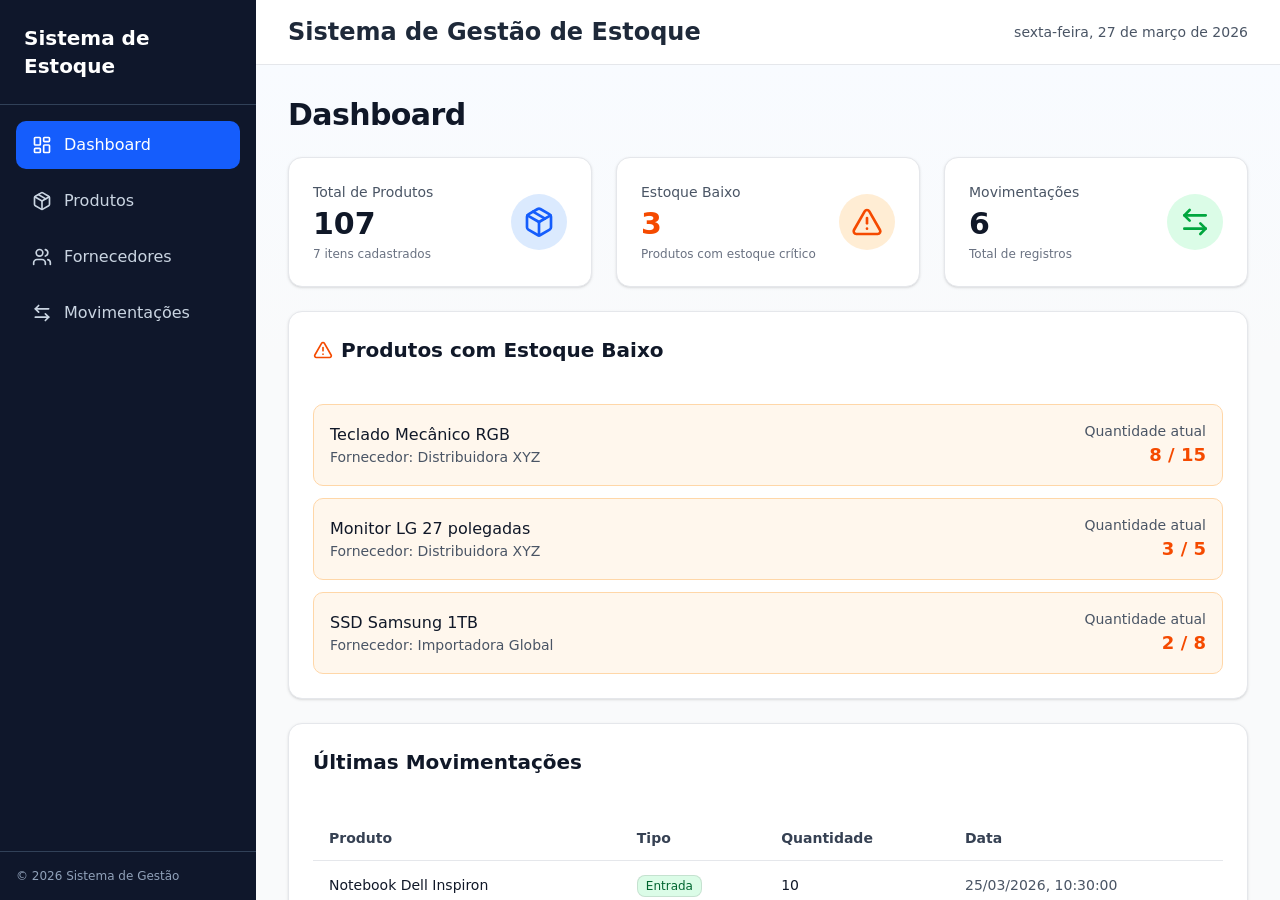
==== frontend/index.html @ 591db01e "feat(frontend): estruturar app HTML/CSS/JS e organizar estilos por tela (dashboard, produtos, fornec" ====
﻿<!doctype html>
<html lang="pt-BR">
  <head>
    <meta charset="UTF-8" />
    <meta name="viewport" content="width=device-width, initial-scale=1.0" />
    <title>Sistema de Gestão de Estoque</title>
    <link rel="stylesheet" href="./src/css/global.css" />
    <link rel="stylesheet" href="./src/css/variables.css" />
    <link rel="stylesheet" href="./src/css/dashboard.css" />
  </head>
  <body data-page="dashboard">
    <div class="flex h-screen bg-gray-50">
      <aside class="w-64 bg-slate-900 text-white flex flex-col">
        <div class="p-6 border-b border-slate-700">
          <h1 class="text-xl font-semibold">Sistema de Estoque</h1>
        </div>

        <nav class="flex-1 p-4">
          <ul class="space-y-2">
            <li>
              <a href="./src/pages/dashboard.html" class="flex items-center gap-3 px-4 py-3 rounded-lg transition-colors bg-blue-600 text-white">
                <svg class="lucide size-5" viewBox="0 0 24 24" aria-hidden="true">
                  <rect width="7" height="9" x="3" y="3" rx="1"></rect>
                  <rect width="7" height="5" x="14" y="3" rx="1"></rect>
                  <rect width="7" height="9" x="14" y="12" rx="1"></rect>
                  <rect width="7" height="5" x="3" y="16" rx="1"></rect>
                </svg>
                <span>Dashboard</span>
              </a>
            </li>
            <li>
              <a href="./src/pages/produtos.html" class="flex items-center gap-3 px-4 py-3 rounded-lg transition-colors text-slate-300 hover:bg-slate-800 hover:text-white">
                <svg class="lucide size-5" viewBox="0 0 24 24" aria-hidden="true">
                  <path d="M11 21.73a2 2 0 0 0 2 0l7-4A2 2 0 0 0 21 16V8a2 2 0 0 0-1-1.73l-7-4a2 2 0 0 0-2 0l-7 4A2 2 0 0 0 3 8v8a2 2 0 0 0 1 1.73z"></path>
                  <path d="M12 22V12"></path>
                  <polyline points="3.29 7 12 12 20.71 7"></polyline>
                  <path d="m7.5 4.27 9 5.15"></path>
                </svg>
                <span>Produtos</span>
              </a>
            </li>
            <li>
              <a href="./src/pages/fornecedores.html" class="flex items-center gap-3 px-4 py-3 rounded-lg transition-colors text-slate-300 hover:bg-slate-800 hover:text-white">
                <svg class="lucide size-5" viewBox="0 0 24 24" aria-hidden="true">
                  <path d="M16 21v-2a4 4 0 0 0-4-4H6a4 4 0 0 0-4 4v2"></path>
                  <circle cx="9" cy="7" r="4"></circle>
                  <path d="M22 21v-2a4 4 0 0 0-3-3.87"></path>
                  <path d="M16 3.13a4 4 0 0 1 0 7.75"></path>
                </svg>
                <span>Fornecedores</span>
              </a>
            </li>
            <li>
              <a href="./src/pages/movimentacoes.html" class="flex items-center gap-3 px-4 py-3 rounded-lg transition-colors text-slate-300 hover:bg-slate-800 hover:text-white">
                <svg class="lucide size-5" viewBox="0 0 24 24" aria-hidden="true">
                  <path d="M8 3 4 7l4 4"></path>
                  <path d="M4 7h16"></path>
                  <path d="m16 21 4-4-4-4"></path>
                  <path d="M20 17H4"></path>
                </svg>
                <span>Movimentações</span>
              </a>
            </li>
          </ul>
        </nav>

        <div class="p-4 border-t border-slate-700">
          <div class="text-xs text-slate-400">
            <p>© 2026 Sistema de Gestão</p>
          </div>
        </div>
      </aside>

      <div class="flex-1 flex flex-col overflow-hidden">
        <header class="bg-white border-b border-gray-200 px-8 py-4">
          <div class="flex items-center justify-between">
            <h2 class="text-2xl font-semibold text-gray-800">Sistema de Gestão de Estoque</h2>
            <div class="flex items-center gap-4">
              <span class="text-sm text-gray-600">sexta-feira, 27 de março de 2026</span>
            </div>
          </div>
        </header>

        <main class="flex-1 overflow-y-auto p-8">
          <div class="space-y-6">
            <h1 class="text-3xl font-semibold text-gray-900">Dashboard</h1>

            <div class="grid grid-cols-1 md:grid-cols-3 gap-6">
              <div class="bg-card text-card-foreground flex flex-col gap-6 rounded-xl border p-6 bg-white border-gray-200 shadow-sm hover:shadow-md transition-shadow">
                <div class="flex items-center justify-between">
                  <div>
                    <p class="text-sm text-gray-600 mb-1">Total de Produtos</p>
                    <p class="text-3xl font-bold text-gray-900">107</p>
                    <p class="text-xs text-gray-500 mt-1">7 itens cadastrados</p>
                  </div>
                  <div class="bg-blue-100 p-3 rounded-full">
                    <svg class="lucide size-8 text-blue-600" viewBox="0 0 24 24" aria-hidden="true">
                      <path d="M11 21.73a2 2 0 0 0 2 0l7-4A2 2 0 0 0 21 16V8a2 2 0 0 0-1-1.73l-7-4a2 2 0 0 0-2 0l-7 4A2 2 0 0 0 3 8v8a2 2 0 0 0 1 1.73z"></path>
                      <path d="M12 22V12"></path>
                      <polyline points="3.29 7 12 12 20.71 7"></polyline>
                      <path d="m7.5 4.27 9 5.15"></path>
                    </svg>
                  </div>
                </div>
              </div>

              <div class="bg-card text-card-foreground flex flex-col gap-6 rounded-xl border p-6 bg-white border-gray-200 shadow-sm hover:shadow-md transition-shadow">
                <div class="flex items-center justify-between">
                  <div>
                    <p class="text-sm text-gray-600 mb-1">Estoque Baixo</p>
                    <p class="text-3xl font-bold text-orange-600">3</p>
                    <p class="text-xs text-gray-500 mt-1">Produtos com estoque crítico</p>
                  </div>
                  <div class="bg-orange-100 p-3 rounded-full">
                    <svg class="lucide size-8 text-orange-600" viewBox="0 0 24 24" aria-hidden="true">
                      <path d="m21.73 18-8-14a2 2 0 0 0-3.48 0l-8 14A2 2 0 0 0 4 21h16a2 2 0 0 0 1.73-3"></path>
                      <path d="M12 9v4"></path>
                      <path d="M12 17h.01"></path>
                    </svg>
                  </div>
                </div>
              </div>

              <div class="bg-card text-card-foreground flex flex-col gap-6 rounded-xl border p-6 bg-white border-gray-200 shadow-sm hover:shadow-md transition-shadow">
                <div class="flex items-center justify-between">
                  <div>
                    <p class="text-sm text-gray-600 mb-1">Movimentações</p>
                    <p class="text-3xl font-bold text-gray-900">6</p>
                    <p class="text-xs text-gray-500 mt-1">Total de registros</p>
                  </div>
                  <div class="bg-green-100 p-3 rounded-full">
                    <svg class="lucide size-8 text-green-600" viewBox="0 0 24 24" aria-hidden="true">
                      <path d="M8 3 4 7l4 4"></path>
                      <path d="M4 7h16"></path>
                      <path d="m16 21 4-4-4-4"></path>
                      <path d="M20 17H4"></path>
                    </svg>
                  </div>
                </div>
              </div>
            </div>

            <div class="bg-card text-card-foreground flex flex-col gap-6 rounded-xl border p-6 bg-white border-gray-200 shadow-sm">
              <h2 class="text-xl font-semibold text-gray-900 mb-4 flex items-center gap-2">
                <svg class="lucide size-5 text-orange-600" viewBox="0 0 24 24" aria-hidden="true">
                  <path d="m21.73 18-8-14a2 2 0 0 0-3.48 0l-8 14A2 2 0 0 0 4 21h16a2 2 0 0 0 1.73-3"></path>
                  <path d="M12 9v4"></path>
                  <path d="M12 17h.01"></path>
                </svg>
                Produtos com Estoque Baixo
              </h2>

              <div class="space-y-3">
                <div class="flex items-center justify-between p-4 bg-orange-50 border border-orange-200 rounded-lg">
                  <div class="flex-1">
                    <p class="font-medium text-gray-900">Teclado Mecânico RGB</p>
                    <p class="text-sm text-gray-600">Fornecedor: Distribuidora XYZ</p>
                  </div>
                  <div class="text-right">
                    <p class="text-sm text-gray-600">Quantidade atual</p>
                    <p class="text-lg font-bold text-orange-600">8 / 15</p>
                  </div>
                </div>

                <div class="flex items-center justify-between p-4 bg-orange-50 border border-orange-200 rounded-lg">
                  <div class="flex-1">
                    <p class="font-medium text-gray-900">Monitor LG 27 polegadas</p>
                    <p class="text-sm text-gray-600">Fornecedor: Distribuidora XYZ</p>
                  </div>
                  <div class="text-right">
                    <p class="text-sm text-gray-600">Quantidade atual</p>
                    <p class="text-lg font-bold text-orange-600">3 / 5</p>
                  </div>
                </div>

                <div class="flex items-center justify-between p-4 bg-orange-50 border border-orange-200 rounded-lg">
                  <div class="flex-1">
                    <p class="font-medium text-gray-900">SSD Samsung 1TB</p>
                    <p class="text-sm text-gray-600">Fornecedor: Importadora Global</p>
                  </div>
                  <div class="text-right">
                    <p class="text-sm text-gray-600">Quantidade atual</p>
                    <p class="text-lg font-bold text-orange-600">2 / 8</p>
                  </div>
                </div>
              </div>
            </div>

            <div class="bg-card text-card-foreground flex flex-col gap-6 rounded-xl border p-6 bg-white border-gray-200 shadow-sm">
              <h2 class="text-xl font-semibold text-gray-900 mb-4">Últimas Movimentações</h2>
              <div class="overflow-x-auto">
                <table class="w-full">
                  <thead>
                    <tr class="border-b border-gray-200">
                      <th class="text-left py-3 px-4 text-sm font-semibold text-gray-700">Produto</th>
                      <th class="text-left py-3 px-4 text-sm font-semibold text-gray-700">Tipo</th>
                      <th class="text-left py-3 px-4 text-sm font-semibold text-gray-700">Quantidade</th>
                      <th class="text-left py-3 px-4 text-sm font-semibold text-gray-700">Data</th>
                    </tr>
                  </thead>
                  <tbody>
                    <tr class="border-b border-gray-100 hover:bg-gray-50 transition-colors">
                      <td class="py-3 px-4 text-sm text-gray-900">Notebook Dell Inspiron</td>
                      <td class="py-3 px-4">
                        <span class="inline-flex items-center justify-center rounded-md border px-2 py-0.5 text-xs font-medium w-fit whitespace-nowrap shrink-0 gap-1 transition-[color,box-shadow] overflow-hidden bg-green-100 text-green-800 hover:bg-green-100">Entrada</span>
                      </td>
                      <td class="py-3 px-4 text-sm text-gray-900">10</td>
                      <td class="py-3 px-4 text-sm text-gray-600">25/03/2026, 10:30:00</td>
                    </tr>
                    <tr class="border-b border-gray-100 hover:bg-gray-50 transition-colors">
                      <td class="py-3 px-4 text-sm text-gray-900">Mouse Logitech MX</td>
                      <td class="py-3 px-4">
                        <span class="inline-flex items-center justify-center rounded-md border px-2 py-0.5 text-xs font-medium w-fit whitespace-nowrap shrink-0 gap-1 transition-[color,box-shadow] overflow-hidden bg-red-100 text-red-800 hover:bg-red-100">Saída</span>
                      </td>
                      <td class="py-3 px-4 text-sm text-gray-900">5</td>
                      <td class="py-3 px-4 text-sm text-gray-600">25/03/2026, 14:20:00</td>
                    </tr>
                    <tr class="border-b border-gray-100 hover:bg-gray-50 transition-colors">
                      <td class="py-3 px-4 text-sm text-gray-900">Teclado Mecânico RGB</td>
                      <td class="py-3 px-4">
                        <span class="inline-flex items-center justify-center rounded-md border px-2 py-0.5 text-xs font-medium w-fit whitespace-nowrap shrink-0 gap-1 transition-[color,box-shadow] overflow-hidden bg-green-100 text-green-800 hover:bg-green-100">Entrada</span>
                      </td>
                      <td class="py-3 px-4 text-sm text-gray-900">20</td>
                      <td class="py-3 px-4 text-sm text-gray-600">26/03/2026, 09:15:00</td>
                    </tr>
                    <tr class="border-b border-gray-100 hover:bg-gray-50 transition-colors">
                      <td class="py-3 px-4 text-sm text-gray-900">Monitor LG 27 polegadas</td>
                      <td class="py-3 px-4">
                        <span class="inline-flex items-center justify-center rounded-md border px-2 py-0.5 text-xs font-medium w-fit whitespace-nowrap shrink-0 gap-1 transition-[color,box-shadow] overflow-hidden bg-red-100 text-red-800 hover:bg-red-100">Saída</span>
                      </td>
                      <td class="py-3 px-4 text-sm text-gray-900">2</td>
                      <td class="py-3 px-4 text-sm text-gray-600">26/03/2026, 11:45:00</td>
                    </tr>
                    <tr class="border-b border-gray-100 hover:bg-gray-50 transition-colors">
                      <td class="py-3 px-4 text-sm text-gray-900">Webcam Logitech C920</td>
                      <td class="py-3 px-4">
                        <span class="inline-flex items-center justify-center rounded-md border px-2 py-0.5 text-xs font-medium w-fit whitespace-nowrap shrink-0 gap-1 transition-[color,box-shadow] overflow-hidden bg-green-100 text-green-800 hover:bg-green-100">Entrada</span>
                      </td>
                      <td class="py-3 px-4 text-sm text-gray-900">15</td>
                      <td class="py-3 px-4 text-sm text-gray-600">26/03/2026, 15:30:00</td>
                    </tr>
                  </tbody>
                </table>
              </div>
            </div>
          </div>
        </main>
      </div>
    </div>
  </body>
</html>
---- frontend/src/css/variables.css ----
﻿html,
body {
  height: 100%;
}

body {
  margin: 0;
}

.lucide {
  fill: none;
  stroke: currentColor;
  stroke-width: 2;
  stroke-linecap: round;
  stroke-linejoin: round;
}
---- frontend/src/css/dashboard.css ----
/* Estilos exclusivos da tela Dashboard */

body[data-page="dashboard"] main {
  background: linear-gradient(180deg, #f8fbff 0%, #f9fafb 35%, #f9fafb 100%);
}

body[data-page="dashboard"] main h1 {
  letter-spacing: -0.02em;
}

body[data-page="dashboard"] main > .space-y-6 > .grid > div {
  border: 1px solid #e5e7eb;
  transition: transform 0.2s ease, box-shadow 0.2s ease;
}

body[data-page="dashboard"] main > .space-y-6 > .grid > div:hover {
  transform: translateY(-2px);
  box-shadow: 0 14px 30px -20px rgba(15, 23, 42, 0.5);
}

body[data-page="dashboard"] table tbody tr {
  transition: transform 0.15s ease;
}

body[data-page="dashboard"] table tbody tr:hover {
  transform: translateX(2px);
}

@media (max-width: 768px) {
  body[data-page="dashboard"] main {
    padding: 1rem;
  }
}
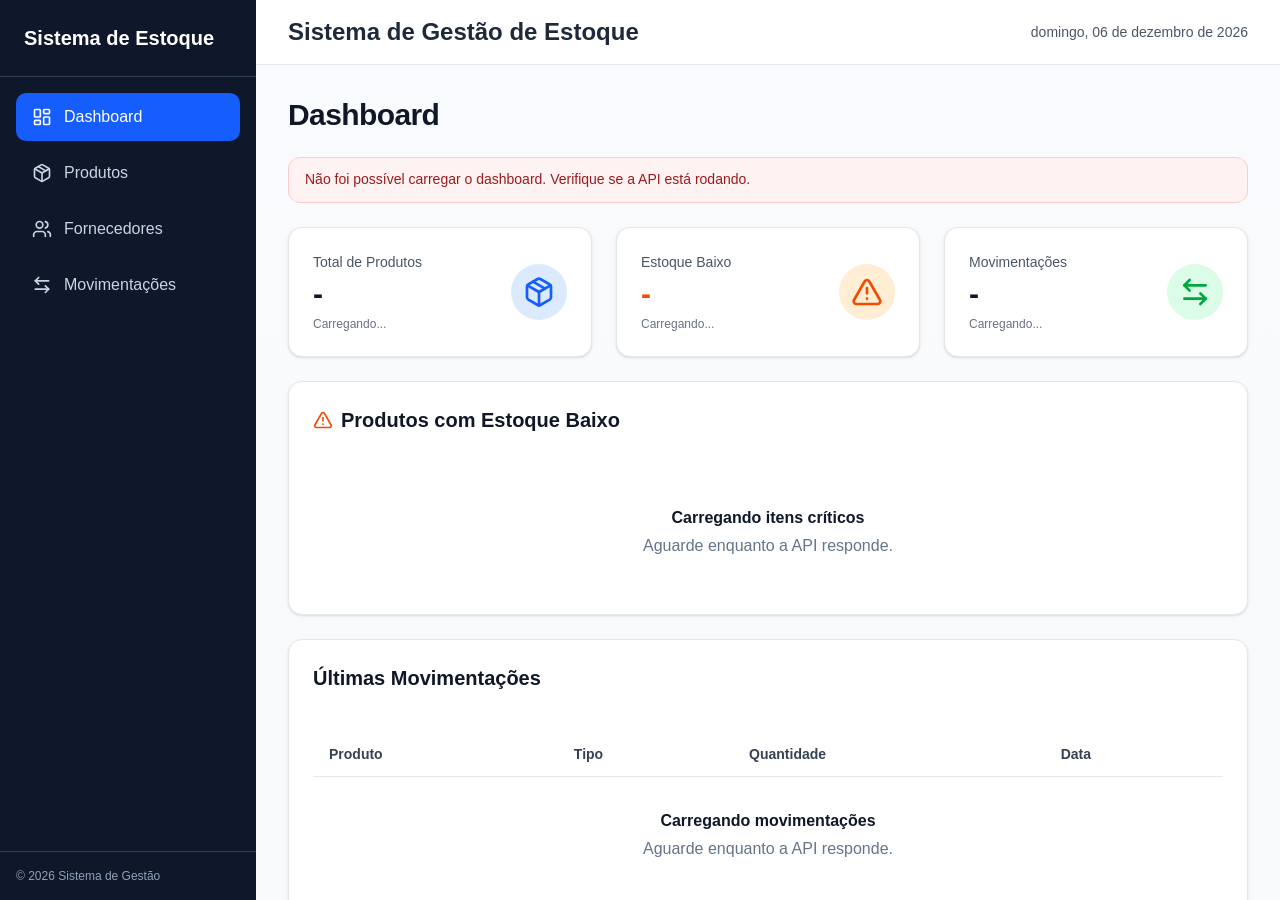
==== commit e0dec7d8: "Integrei o front com a API e adicionei testes automatizados" ====
--- a/frontend/index.html
+++ b/frontend/index.html
@@ -1,4 +1,4 @@
-﻿<!doctype html>
+<!doctype html>
 <html lang="pt-BR">
   <head>
     <meta charset="UTF-8" />
@@ -7,6 +7,7 @@
     <link rel="stylesheet" href="./src/css/global.css" />
     <link rel="stylesheet" href="./src/css/variables.css" />
     <link rel="stylesheet" href="./src/css/dashboard.css" />
+    <link rel="stylesheet" href="./src/css/app.css" />
   </head>
   <body data-page="dashboard">
     <div class="flex h-screen bg-gray-50">
@@ -76,7 +77,7 @@
           <div class="flex items-center justify-between">
             <h2 class="text-2xl font-semibold text-gray-800">Sistema de Gestão de Estoque</h2>
             <div class="flex items-center gap-4">
-              <span class="text-sm text-gray-600">sexta-feira, 27 de março de 2026</span>
+              <span class="text-sm text-gray-600" data-current-date>Carregando data...</span>
             </div>
           </div>
         </header>
@@ -84,14 +85,15 @@
         <main class="flex-1 overflow-y-auto p-8">
           <div class="space-y-6">
             <h1 class="text-3xl font-semibold text-gray-900">Dashboard</h1>
+            <div class="app-feedback" id="dashboard-feedback"></div>
 
             <div class="grid grid-cols-1 md:grid-cols-3 gap-6">
               <div class="bg-card text-card-foreground flex flex-col gap-6 rounded-xl border p-6 bg-white border-gray-200 shadow-sm hover:shadow-md transition-shadow">
                 <div class="flex items-center justify-between">
                   <div>
                     <p class="text-sm text-gray-600 mb-1">Total de Produtos</p>
-                    <p class="text-3xl font-bold text-gray-900">107</p>
-                    <p class="text-xs text-gray-500 mt-1">7 itens cadastrados</p>
+                    <p class="text-3xl font-bold text-gray-900" id="dashboard-total-products">-</p>
+                    <p class="text-xs text-gray-500 mt-1" id="dashboard-total-products-meta">Carregando...</p>
                   </div>
                   <div class="bg-blue-100 p-3 rounded-full">
                     <svg class="lucide size-8 text-blue-600" viewBox="0 0 24 24" aria-hidden="true">
@@ -108,8 +110,8 @@
                 <div class="flex items-center justify-between">
                   <div>
                     <p class="text-sm text-gray-600 mb-1">Estoque Baixo</p>
-                    <p class="text-3xl font-bold text-orange-600">3</p>
-                    <p class="text-xs text-gray-500 mt-1">Produtos com estoque crítico</p>
+                    <p class="text-3xl font-bold text-orange-600" id="dashboard-low-stock">-</p>
+                    <p class="text-xs text-gray-500 mt-1" id="dashboard-low-stock-meta">Carregando...</p>
                   </div>
                   <div class="bg-orange-100 p-3 rounded-full">
                     <svg class="lucide size-8 text-orange-600" viewBox="0 0 24 24" aria-hidden="true">
@@ -125,8 +127,8 @@
                 <div class="flex items-center justify-between">
                   <div>
                     <p class="text-sm text-gray-600 mb-1">Movimentações</p>
-                    <p class="text-3xl font-bold text-gray-900">6</p>
-                    <p class="text-xs text-gray-500 mt-1">Total de registros</p>
+                    <p class="text-3xl font-bold text-gray-900" id="dashboard-total-movements">-</p>
+                    <p class="text-xs text-gray-500 mt-1" id="dashboard-total-movements-meta">Carregando...</p>
                   </div>
                   <div class="bg-green-100 p-3 rounded-full">
                     <svg class="lucide size-8 text-green-600" viewBox="0 0 24 24" aria-hidden="true">
@@ -150,38 +152,10 @@
                 Produtos com Estoque Baixo
               </h2>
 
-              <div class="space-y-3">
-                <div class="flex items-center justify-between p-4 bg-orange-50 border border-orange-200 rounded-lg">
-                  <div class="flex-1">
-                    <p class="font-medium text-gray-900">Teclado Mecânico RGB</p>
-                    <p class="text-sm text-gray-600">Fornecedor: Distribuidora XYZ</p>
-                  </div>
-                  <div class="text-right">
-                    <p class="text-sm text-gray-600">Quantidade atual</p>
-                    <p class="text-lg font-bold text-orange-600">8 / 15</p>
-                  </div>
-                </div>
-
-                <div class="flex items-center justify-between p-4 bg-orange-50 border border-orange-200 rounded-lg">
-                  <div class="flex-1">
-                    <p class="font-medium text-gray-900">Monitor LG 27 polegadas</p>
-                    <p class="text-sm text-gray-600">Fornecedor: Distribuidora XYZ</p>
-                  </div>
-                  <div class="text-right">
-                    <p class="text-sm text-gray-600">Quantidade atual</p>
-                    <p class="text-lg font-bold text-orange-600">3 / 5</p>
-                  </div>
-                </div>
-
-                <div class="flex items-center justify-between p-4 bg-orange-50 border border-orange-200 rounded-lg">
-                  <div class="flex-1">
-                    <p class="font-medium text-gray-900">SSD Samsung 1TB</p>
-                    <p class="text-sm text-gray-600">Fornecedor: Importadora Global</p>
-                  </div>
-                  <div class="text-right">
-                    <p class="text-sm text-gray-600">Quantidade atual</p>
-                    <p class="text-lg font-bold text-orange-600">2 / 8</p>
-                  </div>
+              <div class="space-y-3" id="low-stock-list">
+                <div class="app-empty-state">
+                  <strong>Carregando itens críticos</strong>
+                  <span>Aguarde enquanto a API responde.</span>
                 </div>
               </div>
             </div>
@@ -198,46 +172,14 @@
                       <th class="text-left py-3 px-4 text-sm font-semibold text-gray-700">Data</th>
                     </tr>
                   </thead>
-                  <tbody>
-                    <tr class="border-b border-gray-100 hover:bg-gray-50 transition-colors">
-                      <td class="py-3 px-4 text-sm text-gray-900">Notebook Dell Inspiron</td>
-                      <td class="py-3 px-4">
-                        <span class="inline-flex items-center justify-center rounded-md border px-2 py-0.5 text-xs font-medium w-fit whitespace-nowrap shrink-0 gap-1 transition-[color,box-shadow] overflow-hidden bg-green-100 text-green-800 hover:bg-green-100">Entrada</span>
+                  <tbody id="recent-movements-body">
+                    <tr>
+                      <td colspan="4">
+                        <div class="app-empty-state">
+                          <strong>Carregando movimentações</strong>
+                          <span>Aguarde enquanto a API responde.</span>
+                        </div>
                       </td>
-                      <td class="py-3 px-4 text-sm text-gray-900">10</td>
-                      <td class="py-3 px-4 text-sm text-gray-600">25/03/2026, 10:30:00</td>
-                    </tr>
-                    <tr class="border-b border-gray-100 hover:bg-gray-50 transition-colors">
-                      <td class="py-3 px-4 text-sm text-gray-900">Mouse Logitech MX</td>
-                      <td class="py-3 px-4">
-                        <span class="inline-flex items-center justify-center rounded-md border px-2 py-0.5 text-xs font-medium w-fit whitespace-nowrap shrink-0 gap-1 transition-[color,box-shadow] overflow-hidden bg-red-100 text-red-800 hover:bg-red-100">Saída</span>
-                      </td>
-                      <td class="py-3 px-4 text-sm text-gray-900">5</td>
-                      <td class="py-3 px-4 text-sm text-gray-600">25/03/2026, 14:20:00</td>
-                    </tr>
-                    <tr class="border-b border-gray-100 hover:bg-gray-50 transition-colors">
-                      <td class="py-3 px-4 text-sm text-gray-900">Teclado Mecânico RGB</td>
-                      <td class="py-3 px-4">
-                        <span class="inline-flex items-center justify-center rounded-md border px-2 py-0.5 text-xs font-medium w-fit whitespace-nowrap shrink-0 gap-1 transition-[color,box-shadow] overflow-hidden bg-green-100 text-green-800 hover:bg-green-100">Entrada</span>
-                      </td>
-                      <td class="py-3 px-4 text-sm text-gray-900">20</td>
-                      <td class="py-3 px-4 text-sm text-gray-600">26/03/2026, 09:15:00</td>
-                    </tr>
-                    <tr class="border-b border-gray-100 hover:bg-gray-50 transition-colors">
-                      <td class="py-3 px-4 text-sm text-gray-900">Monitor LG 27 polegadas</td>
-                      <td class="py-3 px-4">
-                        <span class="inline-flex items-center justify-center rounded-md border px-2 py-0.5 text-xs font-medium w-fit whitespace-nowrap shrink-0 gap-1 transition-[color,box-shadow] overflow-hidden bg-red-100 text-red-800 hover:bg-red-100">Saída</span>
-                      </td>
-                      <td class="py-3 px-4 text-sm text-gray-900">2</td>
-                      <td class="py-3 px-4 text-sm text-gray-600">26/03/2026, 11:45:00</td>
-                    </tr>
-                    <tr class="border-b border-gray-100 hover:bg-gray-50 transition-colors">
-                      <td class="py-3 px-4 text-sm text-gray-900">Webcam Logitech C920</td>
-                      <td class="py-3 px-4">
-                        <span class="inline-flex items-center justify-center rounded-md border px-2 py-0.5 text-xs font-medium w-fit whitespace-nowrap shrink-0 gap-1 transition-[color,box-shadow] overflow-hidden bg-green-100 text-green-800 hover:bg-green-100">Entrada</span>
-                      </td>
-                      <td class="py-3 px-4 text-sm text-gray-900">15</td>
-                      <td class="py-3 px-4 text-sm text-gray-600">26/03/2026, 15:30:00</td>
                     </tr>
                   </tbody>
                 </table>
@@ -247,6 +189,7 @@
         </main>
       </div>
     </div>
+
+    <script type="module" src="./src/js/main.js"></script>
   </body>
 </html>
-
--- a/frontend/src/css/app.css
+++ b/frontend/src/css/app.css
@@ -0,0 +1,245 @@
+body {
+  font-family: "Segoe UI", Tahoma, Geneva, Verdana, sans-serif;
+}
+
+.app-feedback {
+  display: none;
+  border-radius: 0.75rem;
+  padding: 0.75rem 1rem;
+  font-size: 0.875rem;
+  line-height: 1.4;
+}
+
+.app-feedback.is-visible {
+  display: block;
+}
+
+.app-feedback.is-error {
+  background: #fef2f2;
+  border: 1px solid #fecaca;
+  color: #991b1b;
+}
+
+.app-feedback.is-success {
+  background: #ecfdf5;
+  border: 1px solid #bbf7d0;
+  color: #166534;
+}
+
+.app-empty-state {
+  padding: 2rem 1rem;
+  text-align: center;
+  color: #64748b;
+}
+
+.app-empty-state strong {
+  display: block;
+  margin-bottom: 0.25rem;
+  color: #0f172a;
+}
+
+.app-hidden {
+  display: none !important;
+}
+
+.app-select {
+  width: 100%;
+  min-width: 0;
+  height: 2.25rem;
+  border: 1px solid #d1d5db;
+  border-radius: 0.5rem;
+  background: #f3f4f6;
+  color: #111827;
+  padding: 0 0.875rem;
+  outline: none;
+  transition: border-color 0.15s ease, box-shadow 0.15s ease;
+}
+
+.app-input,
+.app-textarea {
+  width: 100%;
+  min-width: 0;
+  border: 1px solid #d1d5db;
+  border-radius: 0.5rem;
+  background: #fff;
+  color: #111827;
+  padding: 0.625rem 0.875rem;
+  outline: none;
+  transition: border-color 0.15s ease, box-shadow 0.15s ease;
+}
+
+.app-textarea {
+  min-height: 6rem;
+  resize: vertical;
+}
+
+.app-select:focus,
+.app-input:focus,
+.app-textarea:focus {
+  border-color: #2563eb;
+  box-shadow: 0 0 0 3px rgba(37, 99, 235, 0.15);
+}
+
+.app-modal-backdrop {
+  position: fixed;
+  inset: 0;
+  z-index: 1000;
+  display: flex;
+  align-items: center;
+  justify-content: center;
+  padding: 1.5rem;
+  background: rgba(15, 23, 42, 0.45);
+  backdrop-filter: blur(2px);
+}
+
+.app-modal-panel {
+  width: min(100%, 36rem);
+  max-height: calc(100vh - 3rem);
+  overflow-y: auto;
+  border: 1px solid #e5e7eb;
+  border-radius: 1rem;
+  background: #fff;
+  box-shadow: 0 24px 48px rgba(15, 23, 42, 0.18);
+}
+
+.app-modal-header {
+  display: flex;
+  align-items: center;
+  justify-content: space-between;
+  gap: 1rem;
+  padding: 1.25rem 1.5rem 0;
+}
+
+.app-modal-title {
+  font-size: 1.25rem;
+  font-weight: 600;
+  color: #111827;
+}
+
+.app-modal-close {
+  border: 1px solid #e5e7eb;
+  border-radius: 999px;
+  width: 2rem;
+  height: 2rem;
+  background: #fff;
+  color: #475569;
+  cursor: pointer;
+}
+
+.app-modal-body {
+  padding: 1rem 1.5rem 1.5rem;
+}
+
+.app-form-grid {
+  display: grid;
+  grid-template-columns: repeat(2, minmax(0, 1fr));
+  gap: 1rem;
+}
+
+.app-form-grid > .app-field.app-field-full {
+  grid-column: 1 / -1;
+}
+
+.app-field {
+  display: flex;
+  flex-direction: column;
+  gap: 0.5rem;
+}
+
+.app-field label {
+  color: #374151;
+  font-size: 0.875rem;
+}
+
+.app-modal-actions {
+  display: flex;
+  justify-content: flex-end;
+  gap: 0.75rem;
+  margin-top: 1.25rem;
+}
+
+.app-button-primary,
+.app-button-secondary {
+  height: 2.5rem;
+  padding: 0 1rem;
+  border-radius: 0.5rem;
+  font-size: 0.875rem;
+  font-weight: 600;
+  cursor: pointer;
+  transition: transform 0.15s ease, box-shadow 0.15s ease, background-color 0.15s ease;
+}
+
+.app-button-secondary {
+  border: 1px solid #d1d5db;
+  background: #fff;
+  color: #0f172a;
+}
+
+.app-button-primary:hover,
+.app-button-secondary:hover {
+  transform: translateY(-1px);
+}
+
+.app-toast-container {
+  position: fixed;
+  top: 1rem;
+  right: 1rem;
+  z-index: 1100;
+  display: flex;
+  flex-direction: column;
+  gap: 0.75rem;
+}
+
+.app-toast {
+  min-width: 16rem;
+  max-width: 22rem;
+  padding: 0.875rem 1rem;
+  border-radius: 0.875rem;
+  background: #0f172a;
+  color: #fff;
+  box-shadow: 0 14px 32px rgba(15, 23, 42, 0.28);
+}
+
+.app-toast.app-toast-error {
+  background: #991b1b;
+}
+
+.app-toast.app-toast-success {
+  background: #166534;
+}
+
+@media (max-width: 768px) {
+  .app-modal-backdrop {
+    padding: 1rem;
+    align-items: flex-end;
+  }
+
+  .app-modal-panel {
+    width: 100%;
+    max-height: 90vh;
+    border-radius: 1rem 1rem 0 0;
+  }
+
+  .app-form-grid {
+    grid-template-columns: 1fr;
+  }
+
+  .app-modal-actions {
+    flex-direction: column-reverse;
+  }
+
+  .app-button-primary,
+  .app-button-secondary {
+    width: 100%;
+  }
+
+  .app-toast-container {
+    left: 1rem;
+    right: 1rem;
+  }
+
+  .app-toast {
+    min-width: 0;
+    max-width: none;
+  }
+}
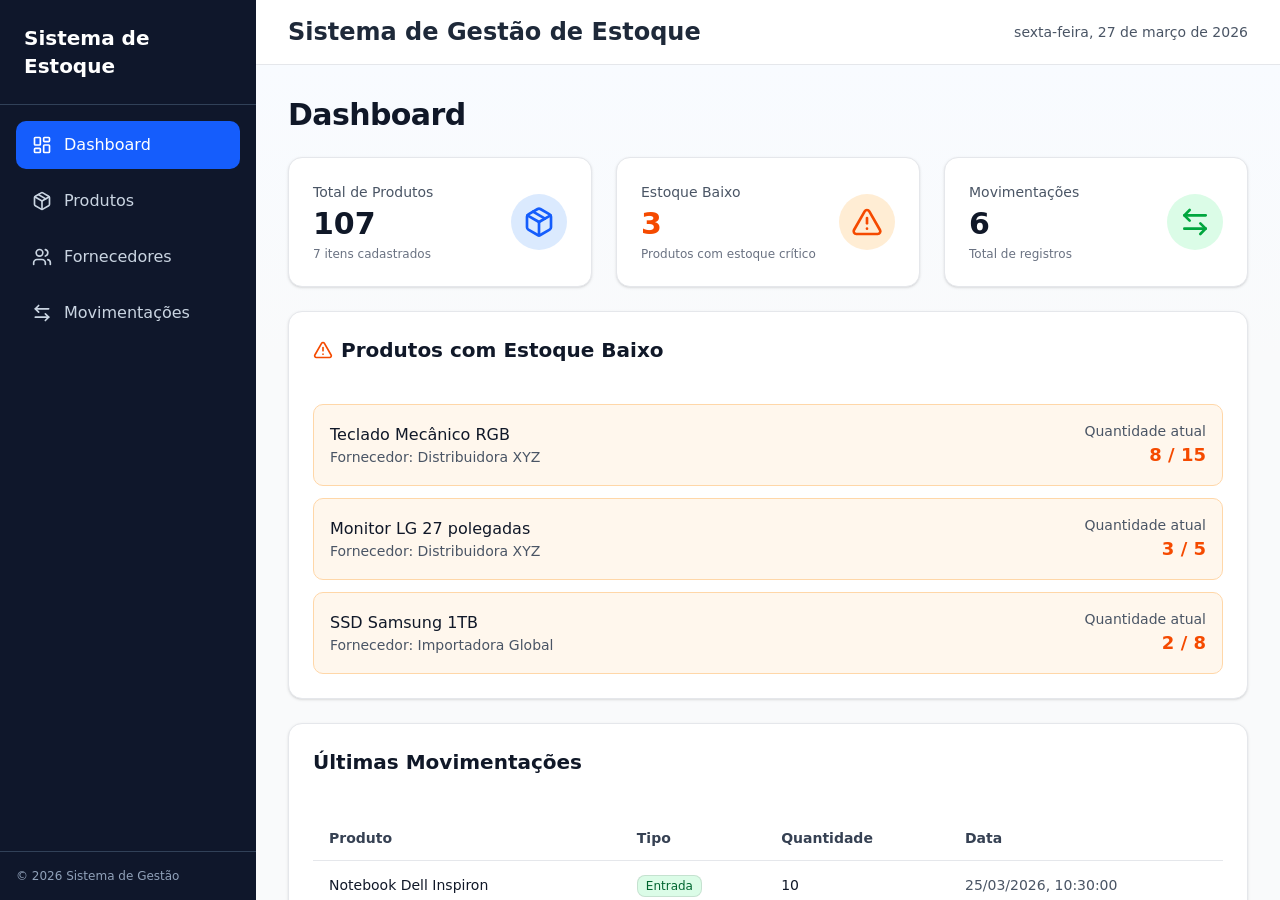
==== commit 1cce9cc1: "Remove pastas e arquivos antigos" ====
--- a/frontend/index.html
+++ b/frontend/index.html
@@ -1,4 +1,4 @@
-<!doctype html>
+﻿<!doctype html>
 <html lang="pt-BR">
   <head>
     <meta charset="UTF-8" />
@@ -7,7 +7,6 @@
     <link rel="stylesheet" href="./src/css/global.css" />
     <link rel="stylesheet" href="./src/css/variables.css" />
     <link rel="stylesheet" href="./src/css/dashboard.css" />
-    <link rel="stylesheet" href="./src/css/app.css" />
   </head>
   <body data-page="dashboard">
     <div class="flex h-screen bg-gray-50">
@@ -77,7 +76,7 @@
           <div class="flex items-center justify-between">
             <h2 class="text-2xl font-semibold text-gray-800">Sistema de Gestão de Estoque</h2>
             <div class="flex items-center gap-4">
-              <span class="text-sm text-gray-600" data-current-date>Carregando data...</span>
+              <span class="text-sm text-gray-600">sexta-feira, 27 de março de 2026</span>
             </div>
           </div>
         </header>
@@ -85,15 +84,14 @@
         <main class="flex-1 overflow-y-auto p-8">
           <div class="space-y-6">
             <h1 class="text-3xl font-semibold text-gray-900">Dashboard</h1>
-            <div class="app-feedback" id="dashboard-feedback"></div>
 
             <div class="grid grid-cols-1 md:grid-cols-3 gap-6">
               <div class="bg-card text-card-foreground flex flex-col gap-6 rounded-xl border p-6 bg-white border-gray-200 shadow-sm hover:shadow-md transition-shadow">
                 <div class="flex items-center justify-between">
                   <div>
                     <p class="text-sm text-gray-600 mb-1">Total de Produtos</p>
-                    <p class="text-3xl font-bold text-gray-900" id="dashboard-total-products">-</p>
-                    <p class="text-xs text-gray-500 mt-1" id="dashboard-total-products-meta">Carregando...</p>
+                    <p class="text-3xl font-bold text-gray-900">107</p>
+                    <p class="text-xs text-gray-500 mt-1">7 itens cadastrados</p>
                   </div>
                   <div class="bg-blue-100 p-3 rounded-full">
                     <svg class="lucide size-8 text-blue-600" viewBox="0 0 24 24" aria-hidden="true">
@@ -110,8 +108,8 @@
                 <div class="flex items-center justify-between">
                   <div>
                     <p class="text-sm text-gray-600 mb-1">Estoque Baixo</p>
-                    <p class="text-3xl font-bold text-orange-600" id="dashboard-low-stock">-</p>
-                    <p class="text-xs text-gray-500 mt-1" id="dashboard-low-stock-meta">Carregando...</p>
+                    <p class="text-3xl font-bold text-orange-600">3</p>
+                    <p class="text-xs text-gray-500 mt-1">Produtos com estoque crítico</p>
                   </div>
                   <div class="bg-orange-100 p-3 rounded-full">
                     <svg class="lucide size-8 text-orange-600" viewBox="0 0 24 24" aria-hidden="true">
@@ -127,8 +125,8 @@
                 <div class="flex items-center justify-between">
                   <div>
                     <p class="text-sm text-gray-600 mb-1">Movimentações</p>
-                    <p class="text-3xl font-bold text-gray-900" id="dashboard-total-movements">-</p>
-                    <p class="text-xs text-gray-500 mt-1" id="dashboard-total-movements-meta">Carregando...</p>
+                    <p class="text-3xl font-bold text-gray-900">6</p>
+                    <p class="text-xs text-gray-500 mt-1">Total de registros</p>
                   </div>
                   <div class="bg-green-100 p-3 rounded-full">
                     <svg class="lucide size-8 text-green-600" viewBox="0 0 24 24" aria-hidden="true">
@@ -152,10 +150,38 @@
                 Produtos com Estoque Baixo
               </h2>
 
-              <div class="space-y-3" id="low-stock-list">
-                <div class="app-empty-state">
-                  <strong>Carregando itens críticos</strong>
-                  <span>Aguarde enquanto a API responde.</span>
+              <div class="space-y-3">
+                <div class="flex items-center justify-between p-4 bg-orange-50 border border-orange-200 rounded-lg">
+                  <div class="flex-1">
+                    <p class="font-medium text-gray-900">Teclado Mecânico RGB</p>
+                    <p class="text-sm text-gray-600">Fornecedor: Distribuidora XYZ</p>
+                  </div>
+                  <div class="text-right">
+                    <p class="text-sm text-gray-600">Quantidade atual</p>
+                    <p class="text-lg font-bold text-orange-600">8 / 15</p>
+                  </div>
+                </div>
+
+                <div class="flex items-center justify-between p-4 bg-orange-50 border border-orange-200 rounded-lg">
+                  <div class="flex-1">
+                    <p class="font-medium text-gray-900">Monitor LG 27 polegadas</p>
+                    <p class="text-sm text-gray-600">Fornecedor: Distribuidora XYZ</p>
+                  </div>
+                  <div class="text-right">
+                    <p class="text-sm text-gray-600">Quantidade atual</p>
+                    <p class="text-lg font-bold text-orange-600">3 / 5</p>
+                  </div>
+                </div>
+
+                <div class="flex items-center justify-between p-4 bg-orange-50 border border-orange-200 rounded-lg">
+                  <div class="flex-1">
+                    <p class="font-medium text-gray-900">SSD Samsung 1TB</p>
+                    <p class="text-sm text-gray-600">Fornecedor: Importadora Global</p>
+                  </div>
+                  <div class="text-right">
+                    <p class="text-sm text-gray-600">Quantidade atual</p>
+                    <p class="text-lg font-bold text-orange-600">2 / 8</p>
+                  </div>
                 </div>
               </div>
             </div>
@@ -172,14 +198,46 @@
                       <th class="text-left py-3 px-4 text-sm font-semibold text-gray-700">Data</th>
                     </tr>
                   </thead>
-                  <tbody id="recent-movements-body">
-                    <tr>
-                      <td colspan="4">
-                        <div class="app-empty-state">
-                          <strong>Carregando movimentações</strong>
-                          <span>Aguarde enquanto a API responde.</span>
-                        </div>
-                      </td>
+                  <tbody>
+                    <tr class="border-b border-gray-100 hover:bg-gray-50 transition-colors">
+                      <td class="py-3 px-4 text-sm text-gray-900">Notebook Dell Inspiron</td>
+                      <td class="py-3 px-4">
+                        <span class="inline-flex items-center justify-center rounded-md border px-2 py-0.5 text-xs font-medium w-fit whitespace-nowrap shrink-0 gap-1 transition-[color,box-shadow] overflow-hidden bg-green-100 text-green-800 hover:bg-green-100">Entrada</span>
+                      </td>
+                      <td class="py-3 px-4 text-sm text-gray-900">10</td>
+                      <td class="py-3 px-4 text-sm text-gray-600">25/03/2026, 10:30:00</td>
+                    </tr>
+                    <tr class="border-b border-gray-100 hover:bg-gray-50 transition-colors">
+                      <td class="py-3 px-4 text-sm text-gray-900">Mouse Logitech MX</td>
+                      <td class="py-3 px-4">
+                        <span class="inline-flex items-center justify-center rounded-md border px-2 py-0.5 text-xs font-medium w-fit whitespace-nowrap shrink-0 gap-1 transition-[color,box-shadow] overflow-hidden bg-red-100 text-red-800 hover:bg-red-100">Saída</span>
+                      </td>
+                      <td class="py-3 px-4 text-sm text-gray-900">5</td>
+                      <td class="py-3 px-4 text-sm text-gray-600">25/03/2026, 14:20:00</td>
+                    </tr>
+                    <tr class="border-b border-gray-100 hover:bg-gray-50 transition-colors">
+                      <td class="py-3 px-4 text-sm text-gray-900">Teclado Mecânico RGB</td>
+                      <td class="py-3 px-4">
+                        <span class="inline-flex items-center justify-center rounded-md border px-2 py-0.5 text-xs font-medium w-fit whitespace-nowrap shrink-0 gap-1 transition-[color,box-shadow] overflow-hidden bg-green-100 text-green-800 hover:bg-green-100">Entrada</span>
+                      </td>
+                      <td class="py-3 px-4 text-sm text-gray-900">20</td>
+                      <td class="py-3 px-4 text-sm text-gray-600">26/03/2026, 09:15:00</td>
+                    </tr>
+                    <tr class="border-b border-gray-100 hover:bg-gray-50 transition-colors">
+                      <td class="py-3 px-4 text-sm text-gray-900">Monitor LG 27 polegadas</td>
+                      <td class="py-3 px-4">
+                        <span class="inline-flex items-center justify-center rounded-md border px-2 py-0.5 text-xs font-medium w-fit whitespace-nowrap shrink-0 gap-1 transition-[color,box-shadow] overflow-hidden bg-red-100 text-red-800 hover:bg-red-100">Saída</span>
+                      </td>
+                      <td class="py-3 px-4 text-sm text-gray-900">2</td>
+                      <td class="py-3 px-4 text-sm text-gray-600">26/03/2026, 11:45:00</td>
+                    </tr>
+                    <tr class="border-b border-gray-100 hover:bg-gray-50 transition-colors">
+                      <td class="py-3 px-4 text-sm text-gray-900">Webcam Logitech C920</td>
+                      <td class="py-3 px-4">
+                        <span class="inline-flex items-center justify-center rounded-md border px-2 py-0.5 text-xs font-medium w-fit whitespace-nowrap shrink-0 gap-1 transition-[color,box-shadow] overflow-hidden bg-green-100 text-green-800 hover:bg-green-100">Entrada</span>
+                      </td>
+                      <td class="py-3 px-4 text-sm text-gray-900">15</td>
+                      <td class="py-3 px-4 text-sm text-gray-600">26/03/2026, 15:30:00</td>
                     </tr>
                   </tbody>
                 </table>
@@ -189,7 +247,6 @@
         </main>
       </div>
     </div>
-
-    <script type="module" src="./src/js/main.js"></script>
   </body>
 </html>
+
